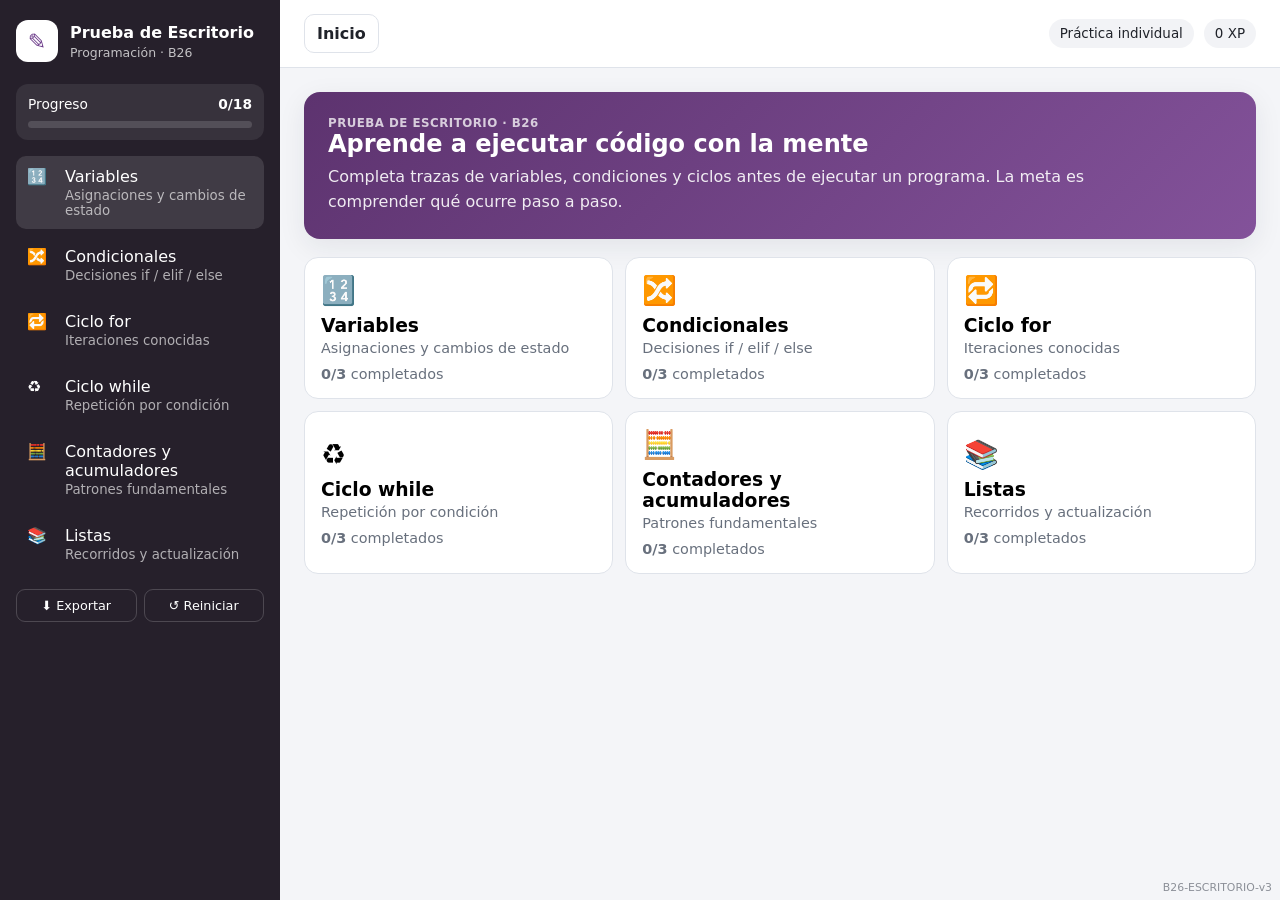
==== prueba-escritorio/index.html @ c2e5c47e "Add files via upload" ====
<!doctype html>
<html lang="es">
<head>
  <meta charset="utf-8">
  <meta name="viewport" content="width=device-width,initial-scale=1">
  <meta name="color-scheme" content="light">
  <title>Prueba de Escritorio · B26</title>
  <link rel="stylesheet" href="assets/styles.css">
</head>
<body>
<div class="app">
  <aside class="sidebar" id="sidebar">
    <div class="brand">
      <div class="brand-mark">✎</div>
      <div>
        <h1>Prueba de Escritorio</h1>
        <p>Programación · B26</p>
      </div>
    </div>

    <div class="progress-card">
      <div class="progress-row"><span>Progreso</span><b id="doneText">0/0</b></div>
      <div class="progress-track"><div class="progress-bar" id="progressBar"></div></div>
    </div>

    <nav class="topic-nav" id="topicNav"></nav>

    <div class="sidebar-actions">
      <button class="side-btn" id="exportBtn">⬇ Exportar</button>
      <button class="side-btn" id="resetBtn">↺ Reiniciar</button>
    </div>
  </aside>

  <main class="main">
    <header class="topbar">
      <div>
        <button class="btn menu-btn" id="menuBtn">☰</button>
        <button class="btn" id="homeBtn">Inicio</button>
      </div>
      <div class="statbar">
        <span class="pill">Práctica individual</span>
        <span class="pill" id="xpText">0 XP</span>
      </div>
    </header>

    <div class="content" id="content"></div>
  </main>
</div>
<div class="version">B26-ESCRITORIO-v3</div>
<script src="assets/data.js"></script>
<script src="assets/app.js"></script>
</body>
</html>
---- prueba-escritorio/assets/styles.css ----
:root{
  --bg:#f4f5f8;
  --card:#fff;
  --text:#20232a;
  --muted:#68707d;
  --line:#dfe3ea;
  --accent:#6f3f8c;
  --accent-2:#8d5cab;
  --ok:#16794b;
  --bad:#b42318;
  --soft:#f4eef8;
  --code:#15171a;
  --codefg:#f5f7fa;
  --shadow:0 8px 28px rgba(30,35,45,.08);
}
*{box-sizing:border-box}
html,body{margin:0;padding:0;background:var(--bg);color:var(--text);font-family:Inter,system-ui,-apple-system,BlinkMacSystemFont,"Segoe UI",sans-serif}
button,input{font:inherit}
button{cursor:pointer}
.app{min-height:100vh;display:grid;grid-template-columns:280px 1fr}
.sidebar{
  background:#26202b;color:#fff;padding:20px 16px;position:sticky;top:0;height:100vh;overflow:auto
}
.brand{display:flex;align-items:center;gap:12px;margin-bottom:22px}
.brand-mark{width:42px;height:42px;border-radius:12px;background:#fff;color:var(--accent);display:grid;place-items:center;font-size:22px;font-weight:800}
.brand h1{font-size:1rem;margin:0}.brand p{font-size:.78rem;margin:3px 0 0;opacity:.72}
.progress-card{background:rgba(255,255,255,.08);padding:12px;border-radius:12px;margin-bottom:16px}
.progress-row{display:flex;justify-content:space-between;gap:10px;font-size:.86rem}
.progress-track{height:7px;background:rgba(255,255,255,.14);border-radius:99px;margin-top:9px;overflow:hidden}
.progress-bar{height:100%;width:0;background:#fff;border-radius:99px}
.topic-nav{display:grid;gap:7px}
.topic-btn{
  border:0;width:100%;text-align:left;background:transparent;color:#fff;padding:11px;border-radius:10px;display:grid;grid-template-columns:30px 1fr;gap:8px
}
.topic-btn:hover,.topic-btn.active{background:rgba(255,255,255,.12)}
.topic-btn small{display:block;opacity:.64;margin-top:2px}
.sidebar-actions{display:grid;grid-template-columns:1fr 1fr;gap:7px;margin-top:16px}
.side-btn{border:1px solid rgba(255,255,255,.18);background:transparent;color:#fff;padding:8px;border-radius:9px;font-size:.8rem}
.main{min-width:0}
.topbar{display:flex;align-items:center;justify-content:space-between;padding:14px 24px;background:#fff;border-bottom:1px solid var(--line);position:sticky;top:0;z-index:10}
.menu-btn{display:none}
.statbar{display:flex;gap:10px;align-items:center}
.pill{background:#f2f3f6;border-radius:999px;padding:7px 11px;font-size:.84rem}
.content{max-width:1120px;margin:0 auto;padding:24px}
.hero{background:linear-gradient(135deg,#5d336f,#83529a);color:#fff;padding:24px;border-radius:16px;box-shadow:var(--shadow);margin-bottom:18px}
.hero h2{margin:0 0 7px;font-size:1.5rem}.hero p{margin:0;opacity:.9;max-width:820px;line-height:1.55}
.toolbar{display:flex;flex-wrap:wrap;gap:8px;margin:14px 0 18px}
.btn{border:1px solid var(--line);background:#fff;padding:9px 12px;border-radius:10px;font-weight:650;color:var(--text)}
.btn:hover{border-color:#b9bfca;background:#fafafd}
.btn.primary{background:var(--accent);border-color:var(--accent);color:#fff}
.btn.soft{background:var(--soft);border-color:#ddcee6;color:#58336d}
.btn.good{background:#eaf7f0;border-color:#c7ead8;color:#16643f}
.btn.danger{background:#fff0ef;border-color:#f1c2bd;color:#9d251c}
.card{background:var(--card);border:1px solid var(--line);border-radius:14px;padding:18px;box-shadow:0 2px 9px rgba(30,35,45,.035)}
.exercise-head{display:flex;justify-content:space-between;gap:12px;align-items:flex-start;margin-bottom:12px}
.kicker{text-transform:uppercase;letter-spacing:.04em;font-weight:800;font-size:.74rem;color:var(--accent)}
.exercise-head h3{margin:4px 0 5px;font-size:1.25rem}.exercise-head p{margin:0;color:var(--muted);line-height:1.5}
.codewrap{position:relative;margin:14px 0}
pre{margin:0;background:var(--code);color:var(--codefg);padding:16px;border-radius:12px;overflow:auto;line-height:1.5;font-size:.93rem}
.copy-btn{position:absolute;right:8px;top:8px;border:1px solid #444;background:#222;color:#fff;border-radius:8px;padding:6px 9px;font-size:.78rem}
.trace-wrap{margin-top:16px;overflow:auto;border:1px solid var(--line);border-radius:12px}
.trace-table{width:100%;border-collapse:collapse;min-width:650px}
.trace-table th{background:#f7f8fa;text-align:left;padding:10px;border-bottom:1px solid var(--line);font-size:.84rem}
.trace-table td{padding:8px;border-bottom:1px solid var(--line);vertical-align:middle}
.trace-table tr:last-child td{border-bottom:0}
.trace-input{width:100%;min-width:74px;padding:8px;border:1px solid #cfd4dc;border-radius:8px;background:#fff}
.trace-input.ok{border-color:#69b58c;background:#effaf4}
.trace-input.bad{border-color:#df8a82;background:#fff3f2}
.fixed-cell{font-family:ui-monospace,SFMono-Regular,Menlo,Consolas,monospace;font-size:.9rem}
.actions{display:flex;flex-wrap:wrap;gap:8px;margin-top:14px}
.feedback{margin-top:12px;padding:12px;border-radius:10px;display:none}
.feedback.show{display:block}.feedback.ok{background:#ebf8f1;color:#165f3c}.feedback.bad{background:#fff1ef;color:#95261e}
.output-box{margin-top:14px;padding:12px;border:1px dashed #c5cad3;border-radius:10px;background:#fafbfd}
.output-row{display:flex;align-items:center;gap:8px;flex-wrap:wrap}
.output-input{padding:8px;border:1px solid #cfd4dc;border-radius:8px;min-width:160px}
.hint{display:none;margin-top:12px;background:#fff8df;border:1px solid #edd993;padding:12px;border-radius:10px;line-height:1.45}
.hint.show{display:block}
.step-panel{display:none;margin-top:14px;padding:14px;border-radius:12px;background:#f7f4fa;border:1px solid #e1d6e8}
.step-panel.show{display:block}
.step-line{font-family:ui-monospace,SFMono-Regular,Menlo,Consolas,monospace;background:#fff;border:1px solid var(--line);padding:10px;border-radius:8px;margin:8px 0}
.empty-state{text-align:center;padding:38px 20px}
.topic-grid{display:grid;grid-template-columns:repeat(3,1fr);gap:12px}
.topic-card{background:#fff;border:1px solid var(--line);border-radius:14px;padding:16px;text-align:left}
.topic-card h3{margin:8px 0 4px}.topic-card p{margin:0;color:var(--muted);font-size:.9rem}
.topic-card .big{font-size:28px}
.topic-card:hover{border-color:#bca6c7;transform:translateY(-1px)}
.version{position:fixed;right:8px;bottom:6px;font-size:.68rem;color:#8b8f97;z-index:20}
@media(max-width:900px){
  .app{grid-template-columns:1fr}
  .sidebar{position:fixed;left:-300px;width:280px;z-index:30;transition:left .2s}
  .sidebar.open{left:0}
  .menu-btn{display:inline-block}
  .topic-grid{grid-template-columns:1fr 1fr}
}
@media(max-width:620px){
  .content{padding:14px}.topbar{padding:10px 14px}.hero{padding:18px}.topic-grid{grid-template-columns:1fr}
  .exercise-head{flex-direction:column}.statbar .pill:nth-child(1){display:none}
}
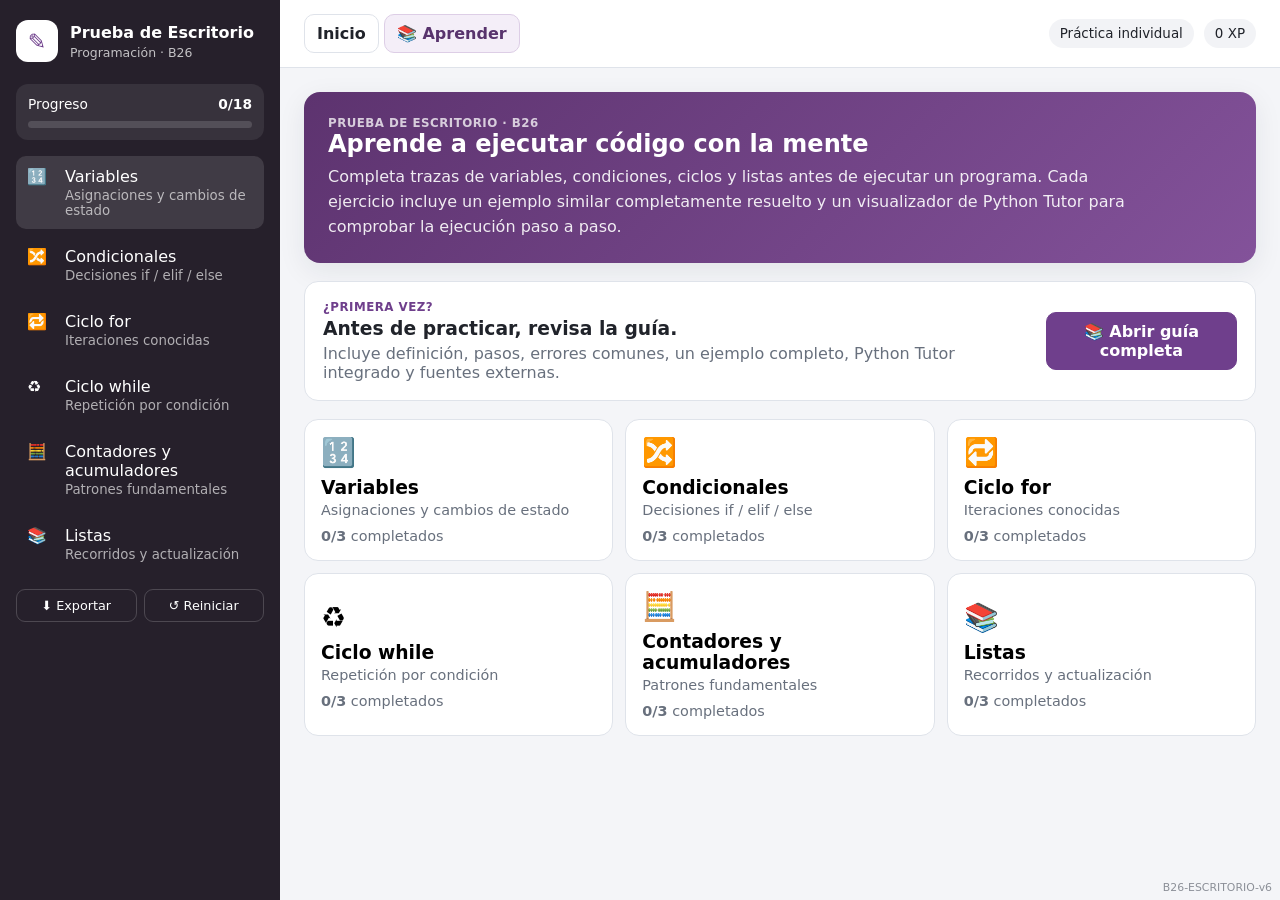
==== commit 3d05599d: "Add files via upload" ====
--- a/prueba-escritorio/index.html
+++ b/prueba-escritorio/index.html
@@ -36,6 +36,7 @@
       <div>
         <button class="btn menu-btn" id="menuBtn">☰</button>
         <button class="btn" id="homeBtn">Inicio</button>
+        <button class="btn soft" id="learnBtn">📚 Aprender</button>
       </div>
       <div class="statbar">
         <span class="pill">Práctica individual</span>
@@ -46,7 +47,7 @@
     <div class="content" id="content"></div>
   </main>
 </div>
-<div class="version">B26-ESCRITORIO-v3</div>
+<div class="version">B26-ESCRITORIO-v6</div>
 <script src="assets/data.js"></script>
 <script src="assets/app.js"></script>
 </body>
--- a/prueba-escritorio/assets/styles.css
+++ b/prueba-escritorio/assets/styles.css
@@ -97,3 +97,36 @@
   .content{padding:14px}.topbar{padding:10px 14px}.hero{padding:18px}.topic-grid{grid-template-columns:1fr}
   .exercise-head{flex-direction:column}.statbar .pill:nth-child(1){display:none}
 }
+
+
+/* Ejemplo resuelto · v4 */
+.example-card{background:#fff;border:1px solid var(--line);border-radius:14px;padding:18px;box-shadow:0 2px 9px rgba(30,35,45,.035)}
+.example-head{display:flex;justify-content:space-between;gap:12px;align-items:flex-start;margin-bottom:14px}
+.example-head h3{margin:4px 0 5px;font-size:1.2rem}.example-head p{margin:0;color:var(--muted);line-height:1.5}
+.example-grid{display:grid;grid-template-columns:minmax(260px,.8fr) minmax(320px,1.2fr);gap:14px;align-items:start}
+.example-label{font-size:.78rem;font-weight:800;text-transform:uppercase;letter-spacing:.04em;color:var(--accent);margin-bottom:7px}
+.example-rules{background:#faf8fc;border:1px solid #e7deec;border-radius:12px;padding:14px}
+.example-rules ol{margin:0;padding-left:22px;line-height:1.6}.example-rules code,.example-note code,.example-output code,.example-table code{background:#f1f2f4;border-radius:5px;padding:1px 5px}
+.example-table-wrap{margin-top:14px}.example-table{min-width:760px}.example-table td{line-height:1.45}
+.example-output{margin-top:12px;padding:12px;border-radius:10px;background:#ebf8f1;color:#165f3c}
+.example-note{margin-top:10px;padding:12px;border-radius:10px;background:#fff8df;border:1px solid #edd993;line-height:1.5}
+.example-inline{display:none;margin-top:14px}.example-inline.show{display:block}.example-inline .example-card{box-shadow:none;background:#fcfcfd}
+@media(max-width:760px){.example-grid{grid-template-columns:1fr}.example-head{flex-direction:column}.example-table{min-width:700px}}
+
+/* Guía completa y ejemplos específicos · v5 */
+.home-guide{display:flex;align-items:center;justify-content:space-between;gap:16px;background:#fff;border:1px solid var(--line);border-radius:14px;padding:18px}.home-guide h3{margin:4px 0 5px}.home-guide p{margin:0;color:var(--muted)}
+.learn-tabs{display:flex;flex-wrap:wrap;gap:8px;margin-bottom:14px}.learn-section{line-height:1.65}.learn-section h3{margin:4px 0 10px}.learn-section h4{margin:0 0 5px}.learn-section code{background:#f1f2f4;border-radius:5px;padding:1px 5px}.learn-callout{margin:14px 0;padding:13px;border-radius:10px;background:#fff8df;border:1px solid #edd993}.learn-steps{padding-left:24px}.learn-steps li{margin:8px 0}.learn-grid{display:grid;grid-template-columns:repeat(2,1fr);gap:12px;margin:12px 0 18px}.learn-grid article{border:1px solid var(--line);border-radius:12px;padding:14px;background:#fafbfd}.learn-grid article p{margin:0;color:var(--muted)}
+.source-grid{display:grid;grid-template-columns:repeat(2,1fr);gap:12px}.source-card{display:flex;flex-direction:column;gap:5px;border:1px solid var(--line);border-radius:12px;padding:14px;text-decoration:none;color:var(--text);background:#fff}.source-card:hover{border-color:#bca6c7;background:#fcf9fd}.source-card span{color:var(--muted);font-size:.9rem}
+.output-input.ok{border-color:#69b58c;background:#effaf4}.output-input.bad{border-color:#df8a82;background:#fff3f2}
+@media(max-width:760px){.home-guide{align-items:flex-start;flex-direction:column}.learn-grid,.source-grid{grid-template-columns:1fr}}
+
+
+/* Python Tutor integrado · v6 */
+.btn.tutor-btn{background:#eef4ff;border-color:#c9d8f3;color:#244f85}
+.tutor-inline{display:none;margin-top:14px}.tutor-inline.show{display:block}
+.tutor-panel{margin-top:14px;border:1px solid var(--line);border-radius:14px;padding:16px;background:#fbfcfe}
+.tutor-head{display:flex;justify-content:space-between;gap:12px;align-items:flex-start;margin-bottom:12px}.tutor-head h3{margin:4px 0 5px}.tutor-head p{margin:0;color:var(--muted);line-height:1.5}
+.tutor-placeholder{padding:18px;border:1px dashed #bfc8d6;border-radius:12px;background:#fff;text-align:center}.tutor-placeholder p{margin:0 0 12px;color:var(--muted)}
+.tutor-frame-wrap{overflow:hidden;border:1px solid var(--line);border-radius:12px;background:#fff}.tutor-frame-wrap iframe{display:block;width:100%;height:620px;border:0;background:#fff}
+.tutor-foot{display:flex;justify-content:space-between;align-items:center;gap:12px;margin-top:10px;color:var(--muted);font-size:.86rem}.tutor-foot .btn{text-decoration:none;white-space:nowrap}
+@media(max-width:760px){.tutor-head,.tutor-foot{flex-direction:column;align-items:flex-start}.tutor-frame-wrap iframe{height:700px}.tutor-foot .btn{white-space:normal}}
